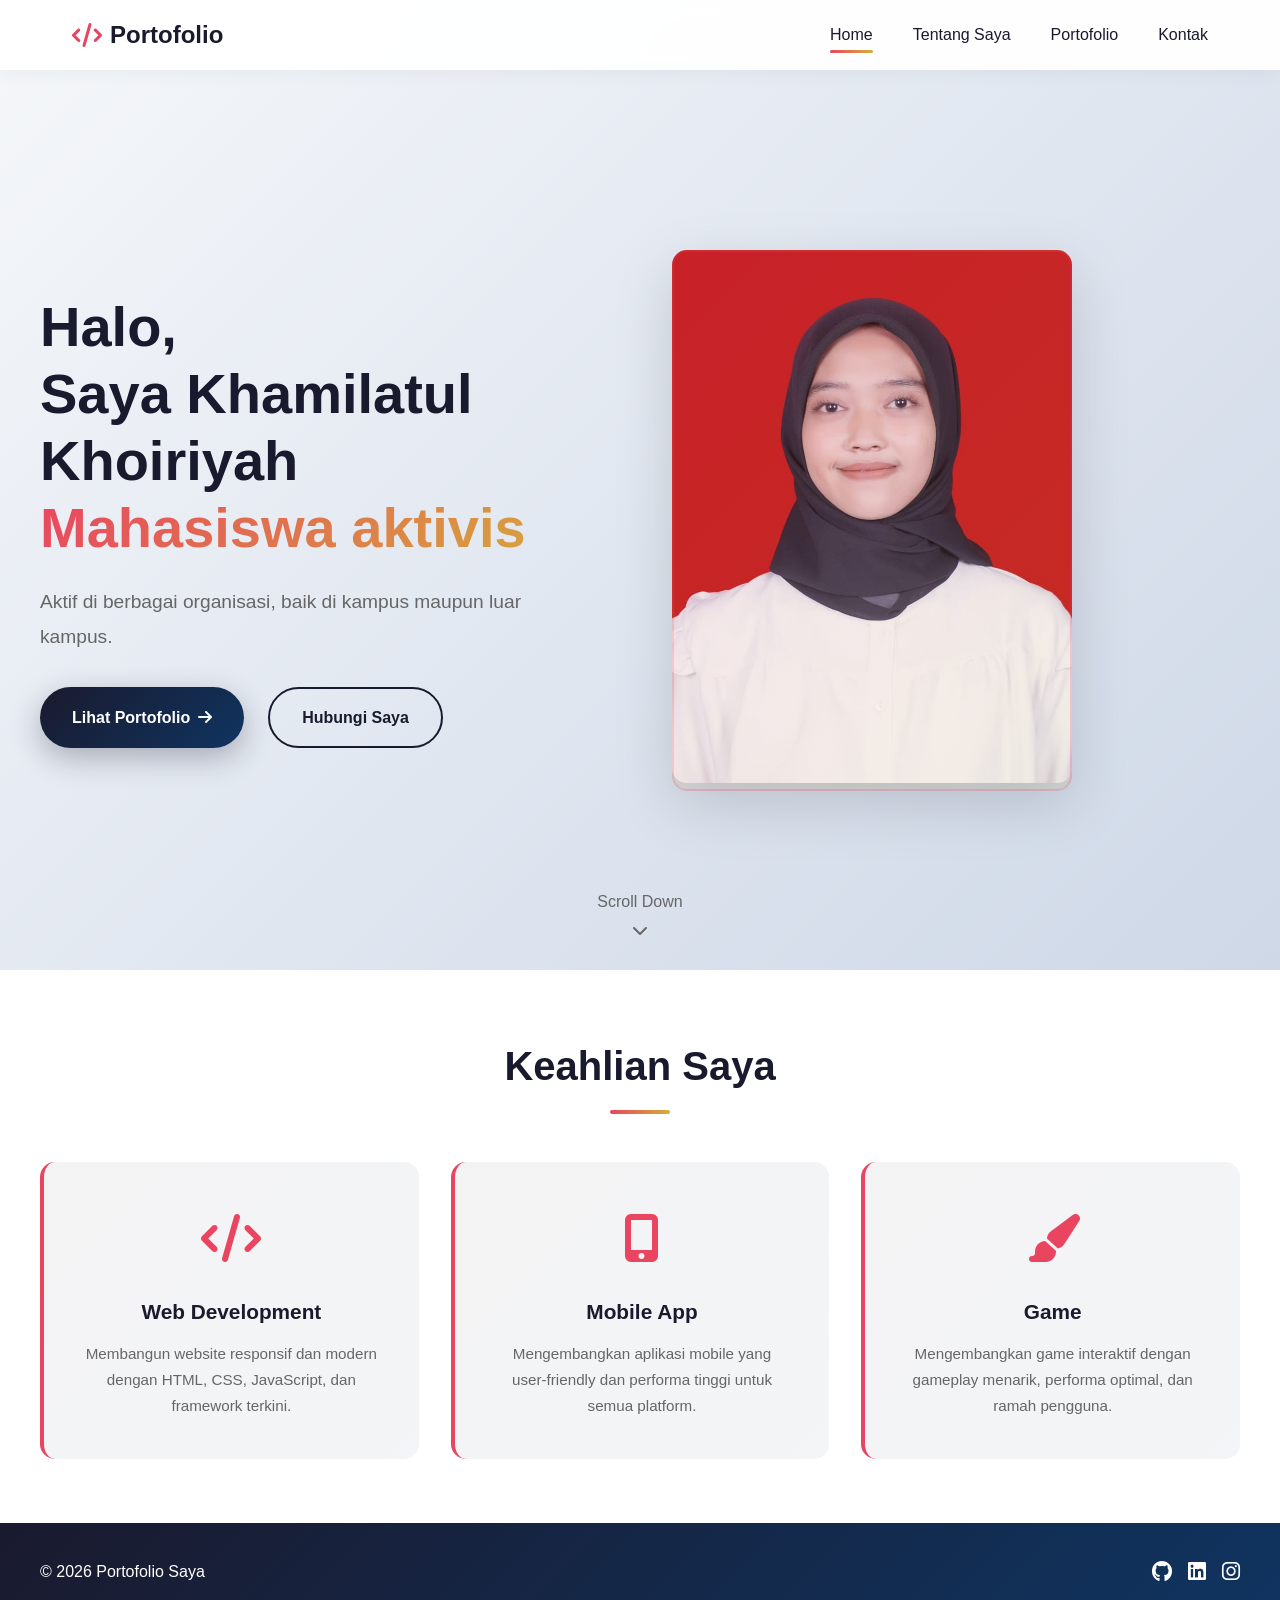
==== index.html @ fda4eb23 "first commit" ====
<!DOCTYPE html>
<html lang="id">
<head>
    <meta charset="UTF-8">
    <meta name="viewport" content="width=device-width, initial-scale=1.0">
    <meta name="description" content="Portofolio">
    <title>Portofolio - Home</title>
    <link rel="stylesheet" href="styles.css">
    <link rel="stylesheet" href="https://cdnjs.cloudflare.com/ajax/libs/font-awesome/6.4.0/css/all.min.css">
</head>
<body>
    <!-- Navigation -->
    <header>
        <nav class="navbar">
            <div class="nav-container">
                <div class="logo">
                    <i class="fas fa-code"></i>
                    <span>Portofolio</span>
                </div>
                <ul class="nav-menu">
                    <li><a href="index.html" class="nav-link active">Home</a></li>
                    <li><a href="about.html" class="nav-link">Tentang Saya</a></li>
                    <li><a href="portofolio.html" class="nav-link">Portofolio</a></li>
                    <li><a href="contact.html" class="nav-link">Kontak</a></li>
                </ul>
            </div>
        </nav>
    </header>

    <main>
        <!-- Hero Section -->
        <section class="hero">
            <div class="hero-bg-animation"></div>
            <div class="hero-container">
                <div class="hero-content">
                    <h1 class="hero-title">
                        <span class="hero-word">Halo,</span>
                        <span class="hero-word">Saya Khamilatul Khoiriyah</span>
                        <span class="hero-highlight">Mahasiswa aktivis</span>
                    </h1>
                    <p class="hero-subtitle">
                        Aktif di berbagai organisasi, baik di kampus maupun luar kampus.
                    </p>
                    <div class="hero-buttons">
                        <a href="portofolio.html" class="btn btn-primary">
                            <span>Lihat Portofolio</span>
                            <i class="fas fa-arrow-right"></i>
                        </a>
                        <a href="contact.html" class="btn btn-secondary">
                            Hubungi Saya
                        </a>
                    </div>
                </div>
                <div class="hero-image">
                    <div class="image-wrapper">
                        <img src="assets/images/betul.jpg" alt="Profile Picture">
                        <div class="image-glow"></div>
                    </div>
                </div>
            </div>

            <!-- Scroll Indicator -->
            <div class="scroll-indicator">
                <span>Scroll Down</span>
                <i class="fas fa-chevron-down"></i>
            </div>
        </section>

        <!-- Features Section -->
        <section class="features">
            <div class="features-container">
                <h2 class="section-title">Keahlian Saya</h2>
                <div class="features-grid">
                    <div class="feature-card">
                        <div class="feature-icon">
                            <i class="fas fa-code"></i>
                        </div>
                        <h3>Web Development</h3>
                        <p>Membangun website responsif dan modern dengan HTML, CSS, JavaScript, dan framework terkini.</p>
                    </div>
                    <div class="feature-card">
                        <div class="feature-icon">
                            <i class="fas fa-mobile-alt"></i>
                        </div>
                        <h3>Mobile App</h3>
                        <p>Mengembangkan aplikasi mobile yang user-friendly dan performa tinggi untuk semua platform.</p>
                    </div>
                    <div class="feature-card">
                        <div class="feature-icon">
                            <i class="fas fa-paint-brush"></i>
                        </div>
                        <h3>Game</h3>
                        <p>Mengembangkan game interaktif dengan gameplay menarik, performa optimal, dan ramah pengguna.</p>
                    </div>
                </div>
            </div>
        </section>
    </main>

    <!-- Footer -->
    <footer>
        <div class="footer-container">
            <p>&copy; 2026 Portofolio Saya</p>
            <div class="social-links">
                <a href="https://github.com" target="_blank" title="GitHub">
                    <i class="fab fa-github"></i>
                </a>
                <a href="https://linkedin.com" target="_blank" title="LinkedIn">
                    <i class="fab fa-linkedin"></i>
                </a>
                <a href="https://instagram.com" target="_blank" title="Instagram">
                    <i class="fab fa-instagram"></i>
                </a>
            </div>
        </div>
    </footer>

    <script src="script.js"></script>
</body>
</html>
---- styles.css ----
/* ===== RESET & GLOBAL ===== */
* {
    margin: 0;
    padding: 0;
    box-sizing: border-box;
}

:root {
    --primary: #1a1a2e;
    --secondary: #0f3460;
    --accent: #e94560;
    --gold: #d4af37;
    --light: #f5f5f5;
    --text-dark: #1a1a2e;
    --text-light: #666;
    --white: #ffffff;
    --shadow: 0 10px 40px rgba(0, 0, 0, 0.1);
    --shadow-lg: 0 20px 60px rgba(0, 0, 0, 0.15);
}

html {
    scroll-behavior: smooth;
}

body {
    font-family: 'Segoe UI', Tahoma, Geneva, Verdana, sans-serif;
    background: linear-gradient(135deg, #f5f7fa 0%, #c3cfe2 100%);
    color: var(--text-dark);
    line-height: 1.6;
    min-height: 100vh;
    display: flex;
    flex-direction: column;
}

main {
    flex: 1;
}

/* ===== NAVBAR ===== */
header {
    background: rgba(255, 255, 255, 0.95);
    backdrop-filter: blur(10px);
    box-shadow: 0 2px 20px rgba(0, 0, 0, 0.05);
    position: sticky;
    top: 0;
    z-index: 100;
}

.navbar {
    padding: 1rem 0;
}

.nav-container {
    max-width: 1200px;
    margin: 0 auto;
    padding: 0 2rem;
    display: flex;
    justify-content: space-between;
    align-items: center;
}

.logo {
    font-size: 1.5rem;
    font-weight: 700;
    color: var(--primary);
    display: flex;
    align-items: center;
    gap: 0.5rem;
}

.logo i {
    color: var(--accent);
}

.nav-menu {
    display: flex;
    list-style: none;
    gap: 2.5rem;
}

.nav-link {
    text-decoration: none;
    color: var(--text-dark);
    font-weight: 500;
    position: relative;
    padding-bottom: 0.3rem;
    transition: color 0.3s ease;
}

.nav-link::after {
    content: '';
    position: absolute;
    bottom: -5px;
    left: 0;
    width: 0;
    height: 3px;
    background: linear-gradient(90deg, var(--accent), var(--gold));
    border-radius: 2px;
    transition: width 0.3s ease;
}

.nav-link:hover::after,
.nav-link.active::after {
    width: 100%;
}

.nav-link:hover {
    color: var(--accent);
}

/* ===== HERO SECTION ===== */
.hero {
    min-height: 100vh;
    display: flex;
    flex-direction: column;
    justify-content: center;
    align-items: center;
    padding: 4rem 2rem;
    position: relative;
    overflow: hidden;
}

.hero-bg-animation {
    position: absolute;
    top: -50%;
    right: -50%;
    width: 600px;
    height: 600px;
    background: radial-gradient(circle, rgba(233, 69, 96, 0.1) 0%, transparent 70%);
    border-radius: 50%;
    animation: float 6s ease-in-out infinite;
    z-index: -1;
}

.hero-container {
    max-width: 1200px;
    width: 100%;
    display: grid;
    grid-template-columns: 1fr 1fr;
    gap: 4rem;
    align-items: center;
}

.hero-content h1 {
    font-size: 3.5rem;
    font-weight: 800;
    margin-bottom: 1.5rem;
    line-height: 1.2;
    color: var(--primary);
}

.hero-word {
    display: block;
    animation: slideUp 0.8s ease both;
}

.hero-word:nth-child(1) {
    animation-delay: 0s;
}

.hero-word:nth-child(2) {
    animation-delay: 0.2s;
}

.hero-highlight {
    display: block;
    background: linear-gradient(135deg, var(--accent) 0%, var(--gold) 100%);
    -webkit-background-clip: text;
    -webkit-text-fill-color: transparent;
    background-clip: text;
    animation: slideUp 0.8s ease 0.4s both;
}

.hero-subtitle {
    font-size: 1.2rem;
    color: var(--text-light);
    margin-bottom: 2rem;
    max-width: 500px;
    line-height: 1.8;
    animation: slideUp 0.8s ease 0.6s both;
}

.hero-buttons {
    display: flex;
    gap: 1.5rem;
    animation: slideUp 0.8s ease 0.8s both;
    flex-wrap: wrap;
}

.btn {
    padding: 1rem 2rem;
    border: none;
    border-radius: 50px;
    font-size: 1rem;
    font-weight: 600;
    cursor: pointer;
    transition: all 0.3s ease;
    display: inline-flex;
    align-items: center;
    gap: 0.5rem;
    text-decoration: none;
    text-align: center;
}

.btn-primary {
    background: linear-gradient(135deg, var(--primary) 0%, var(--secondary) 100%);
    color: var(--white);
    box-shadow: 0 10px 30px rgba(26, 26, 46, 0.3);
}

.btn-primary:hover {
    transform: translateY(-3px);
    box-shadow: 0 15px 40px rgba(26, 26, 46, 0.4);
}

.btn-secondary {
    background: transparent;
    color: var(--primary);
    border: 2px solid var(--primary);
}

.btn-secondary:hover {
    background: var(--primary);
    color: var(--white);
    transform: translateY(-3px);
}

.hero-image {
    position: relative;
    animation: slideUp 0.8s ease 1s both;
}

.image-wrapper {
    position: relative;
    width: 100%;
    max-width: 400px;
}

.image-wrapper img {
    width: 100%;
    border-radius: 15px;
    box-shadow: var(--shadow-lg);
    object-fit: cover;
}

.image-glow {
    position: absolute;
    inset: 0;
    border-radius: 15px;
    background: linear-gradient(135deg, rgba(233, 69, 96, 0.1) 0%, rgba(212, 175, 55, 0.1) 100%);
    animation: rotate 8s linear infinite;
    pointer-events: none;
    border: 2px solid rgba(233, 69, 96, 0.2);
}

.scroll-indicator {
    position: absolute;
    bottom: 2rem;
    left: 50%;
    transform: translateX(-50%);
    display: flex;
    flex-direction: column;
    align-items: center;
    gap: 0.5rem;
    color: var(--text-light);
    animation: bounce 2s ease-in-out infinite;
}

/* ===== FEATURES SECTION ===== */
.features {
    padding: 4rem 2rem;
    background: var(--white);
}

.features-container {
    max-width: 1200px;
    margin: 0 auto;
}

.section-title {
    font-size: 2.5rem;
    font-weight: 800;
    text-align: center;
    margin-bottom: 3rem;
    color: var(--primary);
    position: relative;
    padding-bottom: 1rem;
}

.section-title::after {
    content: '';
    position: absolute;
    bottom: 0;
    left: 50%;
    transform: translateX(-50%);
    width: 60px;
    height: 4px;
    background: linear-gradient(90deg, var(--accent), var(--gold));
    border-radius: 2px;
}

.features-grid {
    display: grid;
    grid-template-columns: repeat(auto-fit, minmax(300px, 1fr));
    gap: 2rem;
}

.feature-card {
    background: linear-gradient(135deg, rgba(26, 26, 46, 0.05) 0%, rgba(15, 52, 96, 0.05) 100%);
    padding: 2.5rem;
    border-radius: 15px;
    border-left: 4px solid var(--accent);
    transition: all 0.3s ease;
    text-align: center;
}

.feature-card:hover {
    transform: translateY(-8px);
    box-shadow: var(--shadow);
}

.feature-icon {
    font-size: 3rem;
    color: var(--accent);
    margin-bottom: 1rem;
}

.feature-card h3 {
    color: var(--primary);
    margin-bottom: 0.8rem;
    font-size: 1.3rem;
}

.feature-card p {
    color: var(--text-light);
    font-size: 0.95rem;
    line-height: 1.7;
}

/* ===== ABOUT PAGE ===== */
.about-page { 
    max-width: 1200px; 
    margin: 0 auto;    
    padding: 4rem 2rem;
}

.about-container {
    display: grid;
    grid-template-columns: 1fr 1fr;
    gap: 4rem;
    align-items: flex-start; 
}
.about-image-section {
    margin-top: 30px;
    display: flex;
    justify-content: center;
}

.about-image-wrapper {
    position: relative;
     max-width: 350px;
    width: 100%;
}

.about-image-wrapper img {
    width: 100%;
    border-radius: 15px;
    box-shadow: var(--shadow-lg);
    object-fit: cover;
}

.about-badge {
    position: absolute;
    bottom: 2rem;
    right: 2rem;
    background: linear-gradient(135deg, var(--accent) 0%, var(--gold) 100%);
    color: var(--white);
    padding: 1rem 1.5rem;
    border-radius: 50px;
    font-weight: 600;
    box-shadow: var(--shadow-lg);
    display: flex;
    flex-direction: column;
    align-items: center;
    gap: 0.2rem;
}

.badge-text {
    font-size: 0.85rem;
}

.page-title {
    font-size: 2.5rem;
    font-weight: 800;
    color: var(--primary);
    margin-bottom: 1rem;
}

.subtitle {
    font-size: 2rem;
    color: var(--primary);
    margin-bottom: 1.5rem;
}

.about-text {
    color: var(--text-light);
    margin-bottom: 1.5rem;
    line-height: 1.8;
    font-size: 1.05rem;
}

/* ===== EXPERIENCE SECTION ===== */
.experience-section {
    padding: 4rem 2rem;
    background: linear-gradient(135deg, #f5f7fa 0%, #c3cfe2 100%);
}

.experience-container {
    max-width: 1200px;
    margin: 0 auto;
}

.timeline {
    position: relative;
    padding-left: 3rem;
}

.timeline::before {
    content: '';
    position: absolute;
    left: 0;
    top: 0;
    bottom: 0;
    width: 3px;
    background: linear-gradient(180deg, var(--accent) 0%, var(--gold) 100%);
    border-radius: 2px;
}

.timeline-item {
    position: relative;
    margin-bottom: 1.5rem;
    padding-bottom: 1rem;
}

.timeline-marker {
    position: absolute;
    left: -1.15rem;
    top: 0;
    width: 2.3rem;
    height: 2.3rem;
    background: linear-gradient(135deg, var(--accent) 0%, var(--gold) 100%);
    border-radius: 50%;
    border: 3px solid var(--white);
    box-shadow: var(--shadow);
    display: flex;
    align-items: center;
    justify-content: center;
    color: var(--white);
    font-size: 1rem;
}

.timeline-content {
    background: var(--white);
    padding: 1.2rem 1.5rem;
    border-radius: 15px;
    box-shadow: var(--shadow);
    transition: all 0.3s ease;
}

.timeline-content:hover {
    transform: translateX(5px);
    box-shadow: var(--shadow-lg);
}

.timeline-content h3 {
    color: var(--primary);
    font-size: 1.3rem;
    margin-bottom: 0.5rem;
}

.timeline-period {
    color: var(--accent);
    font-weight: 600;
    font-size: 0.9rem;
}

.timeline-company {
    color: var(--secondary);
    font-weight: 600;
    margin-bottom: 0.8rem;
    font-size: 0.95rem;
}

.timeline-content p {
    color: var(--text-light);
    line-height: 1.7;
}

/* ===== EDUCATION SECTION ===== */
.education-section {
    padding: 4rem 2rem;
    background: var(--white);
}

.education-container {
    max-width: 1200px;
    margin: 0 auto;
}

.education-grid {
    display: grid;
    grid-template-columns: repeat(auto-fit, minmax(280px, 1fr));
    gap: 2rem;
}

.education-card {
    background: linear-gradient(135deg, rgba(26, 26, 46, 0.05) 0%, rgba(15, 52, 96, 0.05) 100%);
    padding: 2rem;
    border-radius: 15px;
    text-align: center;
    transition: all 0.3s ease;
    border: 1px solid rgba(26, 26, 46, 0.1);
}

.education-card:hover {
    transform: translateY(-8px);
    box-shadow: var(--shadow-lg);
    border-color: var(--accent);
}

.education-icon {
    font-size: 2.5rem;
    color: var(--accent);
    margin-bottom: 1rem;
}

.education-card h3 {
    color: var(--primary);
    font-size: 1.2rem;
    margin-bottom: 0.5rem;
}

.education-school {
    color: var(--secondary);
    font-weight: 600;
    margin-bottom: 0.3rem;
}

.education-year {
    color: var(--accent);
    font-weight: 600;
    margin-bottom: 0.8rem;
    font-size: 0.9rem;
}

.education-desc {
    color: var(--text-light);
    font-size: 0.9rem;
    line-height: 1.6;
}

/* ===== PORTFOLIO SECTION ===== */
.portofolio-header {
    padding: 4rem 2rem;
    background: linear-gradient(135deg, var(--primary) 0%, var(--secondary) 100%);
    color: var(--white);
    text-align: center;
}

.portofolio-header-container {
    max-width: 1200px;
    margin: 0 auto;
}

.portofolio-header-container .page-title {
    color: var(--white);
}

.page-subtitle {
    font-size: 1.1rem;
    opacity: 0.9;
    margin-top: 1rem;
}

.portofolio-section {
    padding: 4rem 2rem;
    background: linear-gradient(135deg, #f5f7fa 0%, #c3cfe2 100%);
}

.portofolio-container {
    max-width: 1200px;
    margin: 0 auto;
}

.filter-buttons {
    display: flex;
    justify-content: center;
    gap: 1rem;
    margin-bottom: 3rem;
    flex-wrap: wrap;
}

.filter-btn {
    padding: 0.8rem 2rem;
    border: 2px solid var(--primary);
    background: transparent;
    color: var(--primary);
    border-radius: 50px;
    font-weight: 600;
    cursor: pointer;
    transition: all 0.3s ease;
}

.filter-btn:hover,
.filter-btn.active {
    background: linear-gradient(135deg, var(--primary) 0%, var(--secondary) 100%);
    color: var(--white);
    border-color: transparent;
    box-shadow: var(--shadow);
}

.portofolio-grid {
    display: grid;
    grid-template-columns: repeat(auto-fill, minmax(320px, 1fr));
    gap: 2rem;
}

.portofolio-card {
    background: var(--white);
    border-radius: 15px;
    overflow: hidden;
    box-shadow: var(--shadow);
    transition: all 0.4s cubic-bezier(0.4, 0, 0.2, 1);
    cursor: pointer;
}

.portofolio-card:hover {
    transform: translateY(-10px);
    box-shadow: var(--shadow-lg);
}

.portofolio-image {
    width: 100%;
    height: 250px;
    overflow: hidden;
    position: relative;
    background: #ddd;
}

.portofolio-image img {
    width: 100%;
    height: 100%;
    object-fit: cover;
    transition: transform 0.3s ease;
}

.portofolio-card:hover .portofolio-image img {
    transform: scale(1.1);
}

.portofolio-badge {
    position: absolute;
    top: 1rem;
    right: 1rem;
    background: var(--accent);
    color: var(--white);
    padding: 0.5rem 1rem;
    border-radius: 20px;
    font-size: 0.8rem;
    font-weight: 600;
    text-transform: uppercase;
}

.portofolio-content {
    padding: 2rem;
}

.portofolio-content h3 {
    color: var(--primary);
    font-size: 1.3rem;
    margin-bottom: 0.8rem;
}

.portofolio-content p {
    color: var(--text-light);
    font-size: 0.95rem;
    margin-bottom: 1rem;
    line-height: 1.6;
}

.portofolio-tech {
    display: flex;
    gap: 0.5rem;
    flex-wrap: wrap;
    margin-bottom: 1rem;
}

.tech-tag {
    background: rgba(15, 52, 96, 0.1);
    color: var(--secondary);
    padding: 0.4rem 0.8rem;
    border-radius: 15px;
    font-size: 0.8rem;
    font-weight: 500;
}

.portofolio-link {
    display: inline-block;
    color: var(--accent);
    text-decoration: none;
    font-weight: 600;
    transition: all 0.3s ease;
}

.portofolio-link:hover {
    color: var(--primary);
    transform: translateX(5px);
}

/* ===== CONTACT SECTION ===== */
.contact-header {
    padding: 4rem 2rem;
    background: linear-gradient(135deg, var(--primary) 0%, var(--secondary) 100%);
    color: var(--white);
    text-align: center;
}

.contact-header-container {
    max-width: 1200px;
    margin: 0 auto;
}

.contact-header-container .page-title {
    color: var(--white);
}

.contact-section {
    padding: 4rem 2rem;
    background: var(--white);
}

.contact-container {
    max-width: 1200px;
    margin: 0 auto;
    display: grid;
    grid-template-columns: 1fr 1fr;
    gap: 4rem;
}

.contact-info h2,
.contact-form-wrapper h2 {
    color: var(--primary);
    font-size: 1.8rem;
    margin-bottom: 2rem;
}

.contact-card {
    display: flex;
    gap: 1.5rem;
    margin-bottom: 2rem;
    padding-bottom: 2rem;
    border-bottom: 1px solid #eee;
    transition: all 0.3s ease;
}

.contact-card:hover {
    transform: translateX(5px);
}

.contact-icon {
    font-size: 2rem;
    color: var(--accent);
    flex-shrink: 0;
}

.contact-details h3 {
    color: var(--primary);
    margin-bottom: 0.5rem;
    font-size: 1.1rem;
}

.contact-details p {
    color: var(--text-light);
    margin-bottom: 0.3rem;
}

.contact-details a {
    color: var(--accent);
    text-decoration: none;
    transition: all 0.3s ease;
}

.contact-details a:hover {
    color: var(--primary);
}

.social-section {
    margin-top: 2rem;
    padding-top: 2rem;
    border-top: 1px solid #eee;
}

.social-section h3 {
    color: var(--primary);
    margin-bottom: 1.5rem;
}

.social-buttons {
    display: grid;
    grid-template-columns: repeat(2, 1fr);
    gap: 1rem;
}

.social-btn {
    display: flex;
    align-items: center;
    gap: 0.8rem;
    padding: 1rem;
    background: linear-gradient(135deg, rgba(26, 26, 46, 0.05) 0%, rgba(15, 52, 96, 0.05) 100%);
    border-radius: 10px;
    text-decoration: none;
    color: var(--primary);
    transition: all 0.3s ease;
}

.social-btn:hover {
    background: linear-gradient(135deg, var(--accent) 0%, var(--gold) 100%);
    color: var(--white);
    transform: translateY(-3px);
}

.social-btn i {
    font-size: 1.5rem;
}

/* ===== CONTACT FORM ===== */
.contact-form {
    display: flex;
    flex-direction: column;
    gap: 1.5rem;
}

.form-group {
    display: flex;
    flex-direction: column;
}

.form-group label {
    color: var(--primary);
    font-weight: 600;
    margin-bottom: 0.5rem;
    font-size: 0.95rem;
}

.form-group input,
.form-group textarea {
    padding: 1rem;
    border: 2px solid #eee;
    border-radius: 10px;
    font-family: inherit;
    font-size: 1rem;
    color: var(--text-dark);
    background: var(--white);
    transition: all 0.3s ease;
}

.form-group input:focus,
.form-group textarea:focus {
    outline: none;
    border-color: var(--accent);
    box-shadow: 0 0 0 3px rgba(233, 69, 96, 0.1);
}

.form-group input::placeholder,
.form-group textarea::placeholder {
    color: var(--text-light);
}

.form-error {
    font-size: 0.85rem;
    color: #dc3545;
    margin-top: 0.3rem;
    display: none;
}

.success-message {
    background: #d4edda;
    border: 2px solid #28a745;
    color: #155724;
    padding: 1.5rem;
    border-radius: 10px;
    display: flex;
    align-items: center;
    gap: 1rem;
    font-weight: 600;
}

.success-icon {
    font-size: 1.5rem;
}

.success-message.hidden {
    display: none;
}

/* ===== CTA SECTION ===== */
.cta {
    padding: 4rem 2rem;
    background: linear-gradient(135deg, var(--primary) 0%, var(--secondary) 100%);
    color: var(--white);
    text-align: center;
}

.cta-container {
    max-width: 800px;
    margin: 0 auto;
}

.cta h2 {
    font-size: 2.2rem;
    margin-bottom: 1rem;
    font-weight: 800;
}

.cta p {
    font-size: 1.1rem;
    margin-bottom: 2rem;
    opacity: 0.9;
}

/* ===== FOOTER ===== */
footer {
    background: linear-gradient(135deg, var(--primary) 0%, var(--secondary) 100%);
    color: var(--white);
    padding: 2rem;
    margin-top: auto;
}

.footer-container {
    max-width: 1200px;
    margin: 0 auto;
    display: flex;
    justify-content: space-between;
    align-items: center;
    flex-wrap: wrap;
    gap: 2rem;
}

.social-links {
    display: flex;
    gap: 1rem;
}

.social-links a {
    color: var(--white);
    font-size: 1.3rem;
    transition: all 0.3s ease;
}

.social-links a:hover {
    color: var(--gold);
    transform: scale(1.2);
}

/* ===== ANIMATIONS ===== */
@keyframes slideUp {
    from {
        opacity: 0;
        transform: translateY(30px);
    }
    to {
        opacity: 1;
        transform: translateY(0);
    }
}

@keyframes float {
    0%, 100% {
        transform: translateY(0px);
    }
    50% {
        transform: translateY(-30px);
    }
}

@keyframes rotate {
    0% {
        transform: rotate(0deg);
    }
    100% {
        transform: rotate(360deg);
    }
}

@keyframes bounce {
    0%, 100% {
        transform: translateX(-50%) translateY(0);
    }
    50% {
        transform: translateX(-50%) translateY(-10px);
    }
}

/* ===== RESPONSIVE ===== */
@media (max-width: 768px) {
    .hero-container,
    .about-page,
    .contact-container {
        grid-template-columns: 1fr;
        gap: 2rem;
        text-align:center;
    }

    .hero-content h1 {
        font-size: 2.2rem;
    }

    .page-title {
        font-size: 2rem;
    }

    .subtitle {
        font-size: 1.5rem;
    }

    .section-title {
        font-size: 2rem;
    }

    .nav-menu {
        gap: 1.5rem;
    }

    .features-grid {
        grid-template-columns: 1fr;
    }

    .education-grid {
        grid-template-columns: 1fr;
    }

    .portofolio-grid {
        grid-template-columns: 1fr;
    }

    .footer-container {
        flex-direction: column;
        text-align: center;
    }

    .social-buttons {
        grid-template-columns: repeat(2, 1fr);
    }
}

@media (max-width: 480px) {
    .hero-content h1 {
        font-size: 1.8rem;
    }

    .page-title {
        font-size: 1.6rem;
    }

    .subtitle {
        font-size: 1.2rem;
    }

    .section-title {
        font-size: 1.6rem;
    }

    .nav-container {
        padding: 0 1rem;
    }

    .hero-container,
    .about-page,
    .contact-container {
        padding: 2rem 1rem;
        gap: 1.5rem;
    }

    .hero-buttons {
        flex-direction: column;
        gap: 1rem;
    }

    .btn {
        width: 100%;
        justify-content: center;
    }

    .filter-buttons {
        gap: 0.5rem;
    }

    .filter-btn {
        padding: 0.6rem 1.2rem;
        font-size: 0.9rem;
    }

    .portofolio-grid {
        grid-template-columns: 1fr;
    }

    .skills-container {
        margin: 1.5rem 0;
        padding: 1rem 0;
    }

    .social-buttons {
        grid-template-columns: 1fr;
    }
}
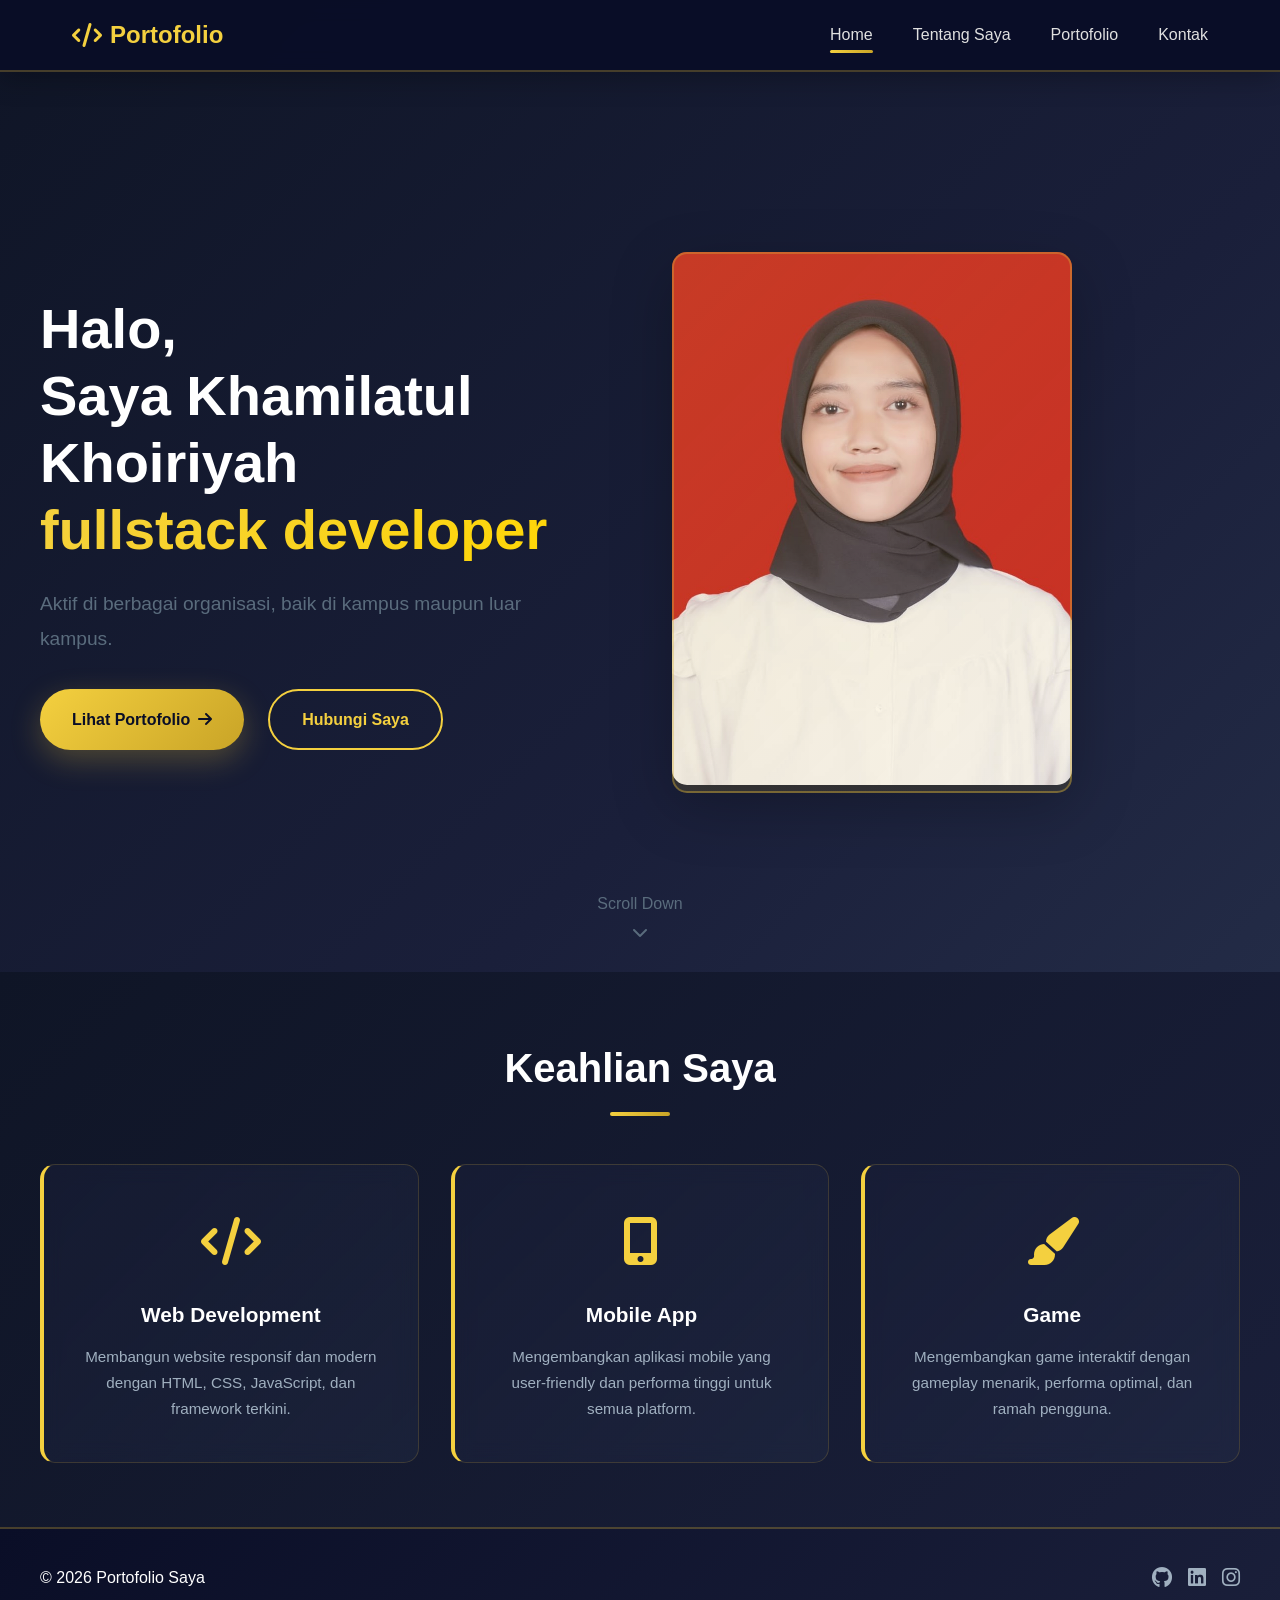
==== commit b9433e5d: "Update tampilan index dan styles" ====
--- a/index.html
+++ b/index.html
@@ -36,7 +36,7 @@
                     <h1 class="hero-title">
                         <span class="hero-word">Halo,</span>
                         <span class="hero-word">Saya Khamilatul Khoiriyah</span>
-                        <span class="hero-highlight">Mahasiswa aktivis</span>
+                        <span class="hero-highlight">fullstack developer</span>
                     </h1>
                     <p class="hero-subtitle">
                         Aktif di berbagai organisasi, baik di kampus maupun luar kampus.
--- a/styles.css
+++ b/styles.css
@@ -6,16 +6,17 @@
 }
 
 :root {
-    --primary: #1a1a2e;
-    --secondary: #0f3460;
-    --accent: #e94560;
-    --gold: #d4af37;
-    --light: #f5f5f5;
-    --text-dark: #1a1a2e;
-    --text-light: #666;
+    --primary: #0a0e27;
+    --secondary: #1a1f3a;
+    --accent: #d4af37;
+    --gold: #f4d03f;
+    --gold-dark: #c9a427;
+    --light: #f5f7fa;
+    --text-dark: #0a0e27;
+    --text-light: #5a6c7d;
     --white: #ffffff;
-    --shadow: 0 10px 40px rgba(0, 0, 0, 0.1);
-    --shadow-lg: 0 20px 60px rgba(0, 0, 0, 0.15);
+    --shadow: 0 10px 40px rgba(0, 0, 0, 0.15);
+    --shadow-lg: 0 20px 60px rgba(0, 0, 0, 0.25);
 }
 
 html {
@@ -24,7 +25,7 @@
 
 body {
     font-family: 'Segoe UI', Tahoma, Geneva, Verdana, sans-serif;
-    background: linear-gradient(135deg, #f5f7fa 0%, #c3cfe2 100%);
+    background: linear-gradient(135deg, #0f1526 0%, #1a1f3a 50%, #2a3550 100%);
     color: var(--text-dark);
     line-height: 1.6;
     min-height: 100vh;
@@ -38,9 +39,10 @@
 
 /* ===== NAVBAR ===== */
 header {
-    background: rgba(255, 255, 255, 0.95);
+    background: rgba(10, 14, 39, 0.98);
     backdrop-filter: blur(10px);
-    box-shadow: 0 2px 20px rgba(0, 0, 0, 0.05);
+    border-bottom: 2px solid rgba(212, 175, 55, 0.3);
+    box-shadow: 0 4px 30px rgba(0, 0, 0, 0.3);
     position: sticky;
     top: 0;
     z-index: 100;
@@ -62,14 +64,14 @@
 .logo {
     font-size: 1.5rem;
     font-weight: 700;
-    color: var(--primary);
+    color: var(--gold);
     display: flex;
     align-items: center;
     gap: 0.5rem;
 }
 
 .logo i {
-    color: var(--accent);
+    color: var(--gold);
 }
 
 .nav-menu {
@@ -80,7 +82,7 @@
 
 .nav-link {
     text-decoration: none;
-    color: var(--text-dark);
+    color: #e0e0e0;
     font-weight: 500;
     position: relative;
     padding-bottom: 0.3rem;
@@ -94,7 +96,7 @@
     left: 0;
     width: 0;
     height: 3px;
-    background: linear-gradient(90deg, var(--accent), var(--gold));
+    background: linear-gradient(90deg, var(--gold), var(--gold-dark));
     border-radius: 2px;
     transition: width 0.3s ease;
 }
@@ -105,7 +107,7 @@
 }
 
 .nav-link:hover {
-    color: var(--accent);
+    color: var(--gold);
 }
 
 /* ===== HERO SECTION ===== */
@@ -126,7 +128,7 @@
     right: -50%;
     width: 600px;
     height: 600px;
-    background: radial-gradient(circle, rgba(233, 69, 96, 0.1) 0%, transparent 70%);
+    background: radial-gradient(circle, rgba(212, 175, 55, 0.15) 0%, transparent 70%);
     border-radius: 50%;
     animation: float 6s ease-in-out infinite;
     z-index: -1;
@@ -146,7 +148,7 @@
     font-weight: 800;
     margin-bottom: 1.5rem;
     line-height: 1.2;
-    color: var(--primary);
+    color: white;
 }
 
 .hero-word {
@@ -164,7 +166,7 @@
 
 .hero-highlight {
     display: block;
-    background: linear-gradient(135deg, var(--accent) 0%, var(--gold) 100%);
+    background: linear-gradient(135deg, var(--gold) 0%, #ffd700 100%);
     -webkit-background-clip: text;
     -webkit-text-fill-color: transparent;
     background-clip: text;
@@ -203,26 +205,28 @@
 }
 
 .btn-primary {
-    background: linear-gradient(135deg, var(--primary) 0%, var(--secondary) 100%);
-    color: var(--white);
-    box-shadow: 0 10px 30px rgba(26, 26, 46, 0.3);
+    background: linear-gradient(135deg, var(--gold) 0%, var(--gold-dark) 100%);
+    color: #0a0e27;
+    box-shadow: 0 10px 30px rgba(212, 175, 55, 0.3);
+    font-weight: 700;
 }
 
 .btn-primary:hover {
     transform: translateY(-3px);
-    box-shadow: 0 15px 40px rgba(26, 26, 46, 0.4);
+    box-shadow: 0 15px 45px rgba(212, 175, 55, 0.5);
 }
 
 .btn-secondary {
     background: transparent;
-    color: var(--primary);
-    border: 2px solid var(--primary);
+    color: var(--gold);
+    border: 2px solid var(--gold);
 }
 
 .btn-secondary:hover {
-    background: var(--primary);
-    color: var(--white);
+    background: var(--gold);
+    color: #0a0e27;
     transform: translateY(-3px);
+    font-weight: 700;
 }
 
 .hero-image {
@@ -247,10 +251,10 @@
     position: absolute;
     inset: 0;
     border-radius: 15px;
-    background: linear-gradient(135deg, rgba(233, 69, 96, 0.1) 0%, rgba(212, 175, 55, 0.1) 100%);
+    background: linear-gradient(135deg, rgba(212, 175, 55, 0.2) 0%, rgba(244, 208, 63, 0.1) 100%);
     animation: rotate 8s linear infinite;
     pointer-events: none;
-    border: 2px solid rgba(233, 69, 96, 0.2);
+    border: 2px solid rgba(212, 175, 55, 0.4);
 }
 
 .scroll-indicator {
@@ -269,7 +273,7 @@
 /* ===== FEATURES SECTION ===== */
 .features {
     padding: 4rem 2rem;
-    background: var(--white);
+    background: linear-gradient(135deg, #0f1526 0%, #1a1f3a 100%);
 }
 
 .features-container {
@@ -282,7 +286,7 @@
     font-weight: 800;
     text-align: center;
     margin-bottom: 3rem;
-    color: var(--primary);
+    color: var(--white);
     position: relative;
     padding-bottom: 1rem;
 }
@@ -295,7 +299,7 @@
     transform: translateX(-50%);
     width: 60px;
     height: 4px;
-    background: linear-gradient(90deg, var(--accent), var(--gold));
+    background: linear-gradient(90deg, var(--gold), var(--gold-dark));
     border-radius: 2px;
 }
 
@@ -306,33 +310,37 @@
 }
 
 .feature-card {
-    background: linear-gradient(135deg, rgba(26, 26, 46, 0.05) 0%, rgba(15, 52, 96, 0.05) 100%);
+    background: linear-gradient(135deg, rgba(26, 31, 58, 0.5) 0%, rgba(42, 53, 80, 0.3) 100%);
     padding: 2.5rem;
     border-radius: 15px;
-    border-left: 4px solid var(--accent);
+    border-left: 4px solid var(--gold);
+    border: 1px solid rgba(212, 175, 55, 0.2);
+    border-left: 4px solid var(--gold);
     transition: all 0.3s ease;
     text-align: center;
+    backdrop-filter: blur(10px);
 }
 
 .feature-card:hover {
     transform: translateY(-8px);
-    box-shadow: var(--shadow);
+    box-shadow: 0 15px 50px rgba(212, 175, 55, 0.2);
+    border-color: rgba(212, 175, 55, 0.4);
 }
 
 .feature-icon {
     font-size: 3rem;
-    color: var(--accent);
+    color: var(--gold);
     margin-bottom: 1rem;
 }
 
 .feature-card h3 {
-    color: var(--primary);
+    color: var(--white);
     margin-bottom: 0.8rem;
     font-size: 1.3rem;
 }
 
 .feature-card p {
-    color: var(--text-light);
+    color: #a0b0c0;
     font-size: 0.95rem;
     line-height: 1.7;
 }
@@ -342,6 +350,7 @@
     max-width: 1200px; 
     margin: 0 auto;    
     padding: 4rem 2rem;
+    background: linear-gradient(135deg, #0f1526 0%, #1a1f3a 100%);
 }
 
 .about-container {
@@ -373,12 +382,12 @@
     position: absolute;
     bottom: 2rem;
     right: 2rem;
-    background: linear-gradient(135deg, var(--accent) 0%, var(--gold) 100%);
-    color: var(--white);
+    background: linear-gradient(135deg, var(--gold) 0%, var(--gold-dark) 100%);
+    color: #0a0e27;
     padding: 1rem 1.5rem;
     border-radius: 50px;
-    font-weight: 600;
-    box-shadow: var(--shadow-lg);
+    font-weight: 700;
+    box-shadow: 0 8px 30px rgba(212, 175, 55, 0.3);
     display: flex;
     flex-direction: column;
     align-items: center;
@@ -392,18 +401,18 @@
 .page-title {
     font-size: 2.5rem;
     font-weight: 800;
-    color: var(--primary);
+    color: var(--white);
     margin-bottom: 1rem;
 }
 
 .subtitle {
     font-size: 2rem;
-    color: var(--primary);
+    color: var(--white);
     margin-bottom: 1.5rem;
 }
 
 .about-text {
-    color: var(--text-light);
+    color: #a0b0c0;
     margin-bottom: 1.5rem;
     line-height: 1.8;
     font-size: 1.05rem;
@@ -412,7 +421,7 @@
 /* ===== EXPERIENCE SECTION ===== */
 .experience-section {
     padding: 4rem 2rem;
-    background: linear-gradient(135deg, #f5f7fa 0%, #c3cfe2 100%);
+    background: linear-gradient(135deg, #0a0e27 0%, #1a1f3a 50%, #0f1526 100%);
 }
 
 .experience-container {
@@ -432,7 +441,7 @@
     top: 0;
     bottom: 0;
     width: 3px;
-    background: linear-gradient(180deg, var(--accent) 0%, var(--gold) 100%);
+    background: linear-gradient(180deg, var(--gold) 0%, var(--gold-dark) 100%);
     border-radius: 2px;
 }
 
@@ -448,40 +457,47 @@
     top: 0;
     width: 2.3rem;
     height: 2.3rem;
-    background: linear-gradient(135deg, var(--accent) 0%, var(--gold) 100%);
+    background: linear-gradient(135deg, var(--gold) 0%, var(--gold-dark) 100%);
     border-radius: 50%;
-    border: 3px solid var(--white);
-    box-shadow: var(--shadow);
+    border: 3px solid #1a1f3a;
+    box-shadow: 0 4px 15px rgba(212, 175, 55, 0.3);
     display: flex;
     align-items: center;
     justify-content: center;
-    color: var(--white);
+    color: #0a0e27;
     font-size: 1rem;
 }
 
 .timeline-content {
-    background: var(--white);
+    background: linear-gradient(135deg, rgba(26, 31, 58, 0.6) 0%, rgba(42, 53, 80, 0.4) 100%);
     padding: 1.2rem 1.5rem;
     border-radius: 15px;
-    box-shadow: var(--shadow);
+    border: 1px solid rgba(212, 175, 55, 0.2);
+    box-shadow: 0 8px 30px rgba(0, 0, 0, 0.3);
     transition: all 0.3s ease;
+    backdrop-filter: blur(10px);
 }
 
 .timeline-content:hover {
     transform: translateX(5px);
-    box-shadow: var(--shadow-lg);
+    box-shadow: 0 12px 40px rgba(212, 175, 55, 0.15);
+    border-color: rgba(212, 175, 55, 0.4);
 }
 
 .timeline-content h3 {
-    color: var(--primary);
+    color: var(--gold);
     font-size: 1.3rem;
     margin-bottom: 0.5rem;
 }
 
 .timeline-period {
-    color: var(--accent);
+    color: #a0b0c0;
     font-weight: 600;
     font-size: 0.9rem;
+}
+
+.timeline-content p {
+    color: #c0d0e0;
 }
 
 .timeline-company {
@@ -499,12 +515,7 @@
 /* ===== EDUCATION SECTION ===== */
 .education-section {
     padding: 4rem 2rem;
-    background: var(--white);
-}
-
-.education-container {
-    max-width: 1200px;
-    margin: 0 auto;
+    background: linear-gradient(135deg, #0f1526 0%, #1a1f3a 100%);
 }
 
 .education-grid {
@@ -514,40 +525,41 @@
 }
 
 .education-card {
-    background: linear-gradient(135deg, rgba(26, 26, 46, 0.05) 0%, rgba(15, 52, 96, 0.05) 100%);
+    background: linear-gradient(135deg, rgba(26, 31, 58, 0.5) 0%, rgba(42, 53, 80, 0.3) 100%);
     padding: 2rem;
     border-radius: 15px;
     text-align: center;
     transition: all 0.3s ease;
-    border: 1px solid rgba(26, 26, 46, 0.1);
+    border: 1px solid rgba(212, 175, 55, 0.2);
+    backdrop-filter: blur(10px);
 }
 
 .education-card:hover {
     transform: translateY(-8px);
-    box-shadow: var(--shadow-lg);
-    border-color: var(--accent);
+    box-shadow: 0 15px 50px rgba(212, 175, 55, 0.2);
+    border-color: rgba(212, 175, 55, 0.4);
 }
 
 .education-icon {
     font-size: 2.5rem;
-    color: var(--accent);
+    color: var(--gold);
     margin-bottom: 1rem;
 }
 
 .education-card h3 {
-    color: var(--primary);
+    color: var(--white);
     font-size: 1.2rem;
     margin-bottom: 0.5rem;
 }
 
 .education-school {
-    color: var(--secondary);
+    color: #a0b0c0;
     font-weight: 600;
     margin-bottom: 0.3rem;
 }
 
 .education-year {
-    color: var(--accent);
+    color: var(--gold);
     font-weight: 600;
     margin-bottom: 0.8rem;
     font-size: 0.9rem;
@@ -562,14 +574,10 @@
 /* ===== PORTFOLIO SECTION ===== */
 .portofolio-header {
     padding: 4rem 2rem;
-    background: linear-gradient(135deg, var(--primary) 0%, var(--secondary) 100%);
+    background: linear-gradient(135deg, #0a0e27 0%, #1a1f3a 50%, #2a3550 100%);
     color: var(--white);
     text-align: center;
-}
-
-.portofolio-header-container {
-    max-width: 1200px;
-    margin: 0 auto;
+    border-bottom: 2px solid rgba(212, 175, 55, 0.3);
 }
 
 .portofolio-header-container .page-title {
@@ -580,11 +588,12 @@
     font-size: 1.1rem;
     opacity: 0.9;
     margin-top: 1rem;
+    color: #a0b0c0;
 }
 
 .portofolio-section {
     padding: 4rem 2rem;
-    background: linear-gradient(135deg, #f5f7fa 0%, #c3cfe2 100%);
+    background: linear-gradient(135deg, #0f1526 0%, #1a1f3a 50%, #0a0e27 100%);
 }
 
 .portofolio-container {
@@ -602,9 +611,9 @@
 
 .filter-btn {
     padding: 0.8rem 2rem;
-    border: 2px solid var(--primary);
+    border: 2px solid rgba(212, 175, 55, 0.5);
     background: transparent;
-    color: var(--primary);
+    color: var(--gold);
     border-radius: 50px;
     font-weight: 600;
     cursor: pointer;
@@ -613,10 +622,10 @@
 
 .filter-btn:hover,
 .filter-btn.active {
-    background: linear-gradient(135deg, var(--primary) 0%, var(--secondary) 100%);
-    color: var(--white);
+    background: linear-gradient(135deg, var(--gold) 0%, var(--gold-dark) 100%);
+    color: #0a0e27;
     border-color: transparent;
-    box-shadow: var(--shadow);
+    box-shadow: 0 8px 25px rgba(212, 175, 55, 0.3);
 }
 
 .portofolio-grid {
@@ -626,18 +635,22 @@
 }
 
 .portofolio-card {
-    background: var(--white);
+    background: linear-gradient(135deg, rgba(26, 31, 58, 0.6) 0%, rgba(42, 53, 80, 0.4) 100%);
     border-radius: 15px;
     overflow: hidden;
-    box-shadow: var(--shadow);
+    box-shadow: 0 8px 30px rgba(0, 0, 0, 0.3);
     transition: all 0.4s cubic-bezier(0.4, 0, 0.2, 1);
     cursor: pointer;
+    border: 1px solid rgba(212, 175, 55, 0.1);
+    backdrop-filter: blur(10px);
 }
 
 .portofolio-card:hover {
     transform: translateY(-10px);
-    box-shadow: var(--shadow-lg);
-}
+    box-shadow: 0 15px 50px rgba(212, 175, 55, 0.2);
+    border-color: rgba(212, 175, 55, 0.3);
+}
+
 
 .portofolio-image {
     width: 100%;
@@ -662,13 +675,14 @@
     position: absolute;
     top: 1rem;
     right: 1rem;
-    background: var(--accent);
-    color: var(--white);
+    background: linear-gradient(135deg, var(--gold) 0%, var(--gold-dark) 100%);
+    color: #0a0e27;
     padding: 0.5rem 1rem;
     border-radius: 20px;
     font-size: 0.8rem;
-    font-weight: 600;
+    font-weight: 700;
     text-transform: uppercase;
+    box-shadow: 0 4px 15px rgba(212, 175, 55, 0.3);
 }
 
 .portofolio-content {
@@ -676,13 +690,13 @@
 }
 
 .portofolio-content h3 {
-    color: var(--primary);
+    color: var(--white);
     font-size: 1.3rem;
     margin-bottom: 0.8rem;
 }
 
 .portofolio-content p {
-    color: var(--text-light);
+    color: #a0b0c0;
     font-size: 0.95rem;
     margin-bottom: 1rem;
     line-height: 1.6;
@@ -696,33 +710,35 @@
 }
 
 .tech-tag {
-    background: rgba(15, 52, 96, 0.1);
-    color: var(--secondary);
+    background: rgba(212, 175, 55, 0.1);
+    color: var(--gold);
     padding: 0.4rem 0.8rem;
     border-radius: 15px;
     font-size: 0.8rem;
-    font-weight: 500;
+    font-weight: 600;
+    border: 1px solid rgba(212, 175, 55, 0.2);
 }
 
 .portofolio-link {
     display: inline-block;
-    color: var(--accent);
+    color: var(--gold);
     text-decoration: none;
     font-weight: 600;
     transition: all 0.3s ease;
 }
 
 .portofolio-link:hover {
-    color: var(--primary);
+    color: #ffd700;
     transform: translateX(5px);
 }
 
 /* ===== CONTACT SECTION ===== */
 .contact-header {
     padding: 4rem 2rem;
-    background: linear-gradient(135deg, var(--primary) 0%, var(--secondary) 100%);
+    background: linear-gradient(135deg, #0a0e27 0%, #1a1f3a 50%, #2a3550 100%);
     color: var(--white);
     text-align: center;
+    border-bottom: 2px solid rgba(212, 175, 55, 0.3);
 }
 
 .contact-header-container {
@@ -736,7 +752,7 @@
 
 .contact-section {
     padding: 4rem 2rem;
-    background: var(--white);
+    background: linear-gradient(135deg, #0f1526 0%, #1a1f3a 100%);
 }
 
 .contact-container {
@@ -749,7 +765,7 @@
 
 .contact-info h2,
 .contact-form-wrapper h2 {
-    color: var(--primary);
+    color: var(--white);
     font-size: 1.8rem;
     margin-bottom: 2rem;
 }
@@ -759,7 +775,7 @@
     gap: 1.5rem;
     margin-bottom: 2rem;
     padding-bottom: 2rem;
-    border-bottom: 1px solid #eee;
+    border-bottom: 1px solid rgba(212, 175, 55, 0.1);
     transition: all 0.3s ease;
 }
 
@@ -769,39 +785,39 @@
 
 .contact-icon {
     font-size: 2rem;
-    color: var(--accent);
+    color: var(--gold);
     flex-shrink: 0;
 }
 
 .contact-details h3 {
-    color: var(--primary);
+    color: var(--white);
     margin-bottom: 0.5rem;
     font-size: 1.1rem;
 }
 
 .contact-details p {
-    color: var(--text-light);
+    color: #a0b0c0;
     margin-bottom: 0.3rem;
 }
 
 .contact-details a {
-    color: var(--accent);
+    color: var(--gold);
     text-decoration: none;
     transition: all 0.3s ease;
 }
 
 .contact-details a:hover {
-    color: var(--primary);
+    color: #ffd700;
 }
 
 .social-section {
     margin-top: 2rem;
     padding-top: 2rem;
-    border-top: 1px solid #eee;
+    border-top: 1px solid rgba(212, 175, 55, 0.1);
 }
 
 .social-section h3 {
-    color: var(--primary);
+    color: var(--white);
     margin-bottom: 1.5rem;
 }
 
@@ -816,17 +832,20 @@
     align-items: center;
     gap: 0.8rem;
     padding: 1rem;
-    background: linear-gradient(135deg, rgba(26, 26, 46, 0.05) 0%, rgba(15, 52, 96, 0.05) 100%);
+    background: linear-gradient(135deg, rgba(26, 31, 58, 0.5) 0%, rgba(42, 53, 80, 0.3) 100%);
+    border: 1px solid rgba(212, 175, 55, 0.2);
     border-radius: 10px;
     text-decoration: none;
-    color: var(--primary);
+    color: var(--gold);
     transition: all 0.3s ease;
 }
 
 .social-btn:hover {
-    background: linear-gradient(135deg, var(--accent) 0%, var(--gold) 100%);
-    color: var(--white);
+    background: linear-gradient(135deg, var(--gold) 0%, var(--gold-dark) 100%);
+    color: #0a0e27;
     transform: translateY(-3px);
+    border-color: transparent;
+    box-shadow: 0 8px 25px rgba(212, 175, 55, 0.3);
 }
 
 .social-btn i {
@@ -846,7 +865,7 @@
 }
 
 .form-group label {
-    color: var(--primary);
+    color: var(--white);
     font-weight: 600;
     margin-bottom: 0.5rem;
     font-size: 0.95rem;
@@ -855,26 +874,29 @@
 .form-group input,
 .form-group textarea {
     padding: 1rem;
-    border: 2px solid #eee;
+    border: 2px solid rgba(212, 175, 55, 0.2);
     border-radius: 10px;
     font-family: inherit;
     font-size: 1rem;
-    color: var(--text-dark);
-    background: var(--white);
+    color: var(--white);
+    background: rgba(26, 31, 58, 0.5);
     transition: all 0.3s ease;
+}
+
+.form-group input::placeholder,
+.form-group textarea::placeholder {
+    color: #6a7a8a;
 }
 
 .form-group input:focus,
 .form-group textarea:focus {
     outline: none;
-    border-color: var(--accent);
-    box-shadow: 0 0 0 3px rgba(233, 69, 96, 0.1);
-}
-
-.form-group input::placeholder,
-.form-group textarea::placeholder {
-    color: var(--text-light);
-}
+    border-color: var(--gold);
+    box-shadow: 0 0 0 3px rgba(212, 175, 55, 0.15);
+    background: rgba(26, 31, 58, 0.8);
+}
+
+
 
 .form-error {
     font-size: 0.85rem;
@@ -884,9 +906,9 @@
 }
 
 .success-message {
-    background: #d4edda;
-    border: 2px solid #28a745;
-    color: #155724;
+    background: linear-gradient(135deg, rgba(212, 175, 55, 0.1) 0%, rgba(244, 208, 63, 0.05) 100%);
+    border: 2px solid var(--gold);
+    color: var(--gold);
     padding: 1.5rem;
     border-radius: 10px;
     display: flex;
@@ -906,9 +928,11 @@
 /* ===== CTA SECTION ===== */
 .cta {
     padding: 4rem 2rem;
-    background: linear-gradient(135deg, var(--primary) 0%, var(--secondary) 100%);
+    background: linear-gradient(135deg, #0a0e27 0%, #1a1f3a 50%, #2a3550 100%);
     color: var(--white);
     text-align: center;
+    border-top: 2px solid rgba(212, 175, 55, 0.3);
+    border-bottom: 2px solid rgba(212, 175, 55, 0.3);
 }
 
 .cta-container {
@@ -920,20 +944,26 @@
     font-size: 2.2rem;
     margin-bottom: 1rem;
     font-weight: 800;
+    background: linear-gradient(135deg, var(--gold) 0%, #ffd700 100%);
+    -webkit-background-clip: text;
+    -webkit-text-fill-color: transparent;
+    background-clip: text;
 }
 
 .cta p {
     font-size: 1.1rem;
     margin-bottom: 2rem;
     opacity: 0.9;
+    color: #a0b0c0;
 }
 
 /* ===== FOOTER ===== */
 footer {
-    background: linear-gradient(135deg, var(--primary) 0%, var(--secondary) 100%);
+    background: linear-gradient(135deg, #0a0e27 0%, #1a1f3a 100%);
     color: var(--white);
     padding: 2rem;
     margin-top: auto;
+    border-top: 2px solid rgba(212, 175, 55, 0.3);
 }
 
 .footer-container {
@@ -952,7 +982,7 @@
 }
 
 .social-links a {
-    color: var(--white);
+    color: #a0b0c0;
     font-size: 1.3rem;
     transition: all 0.3s ease;
 }
